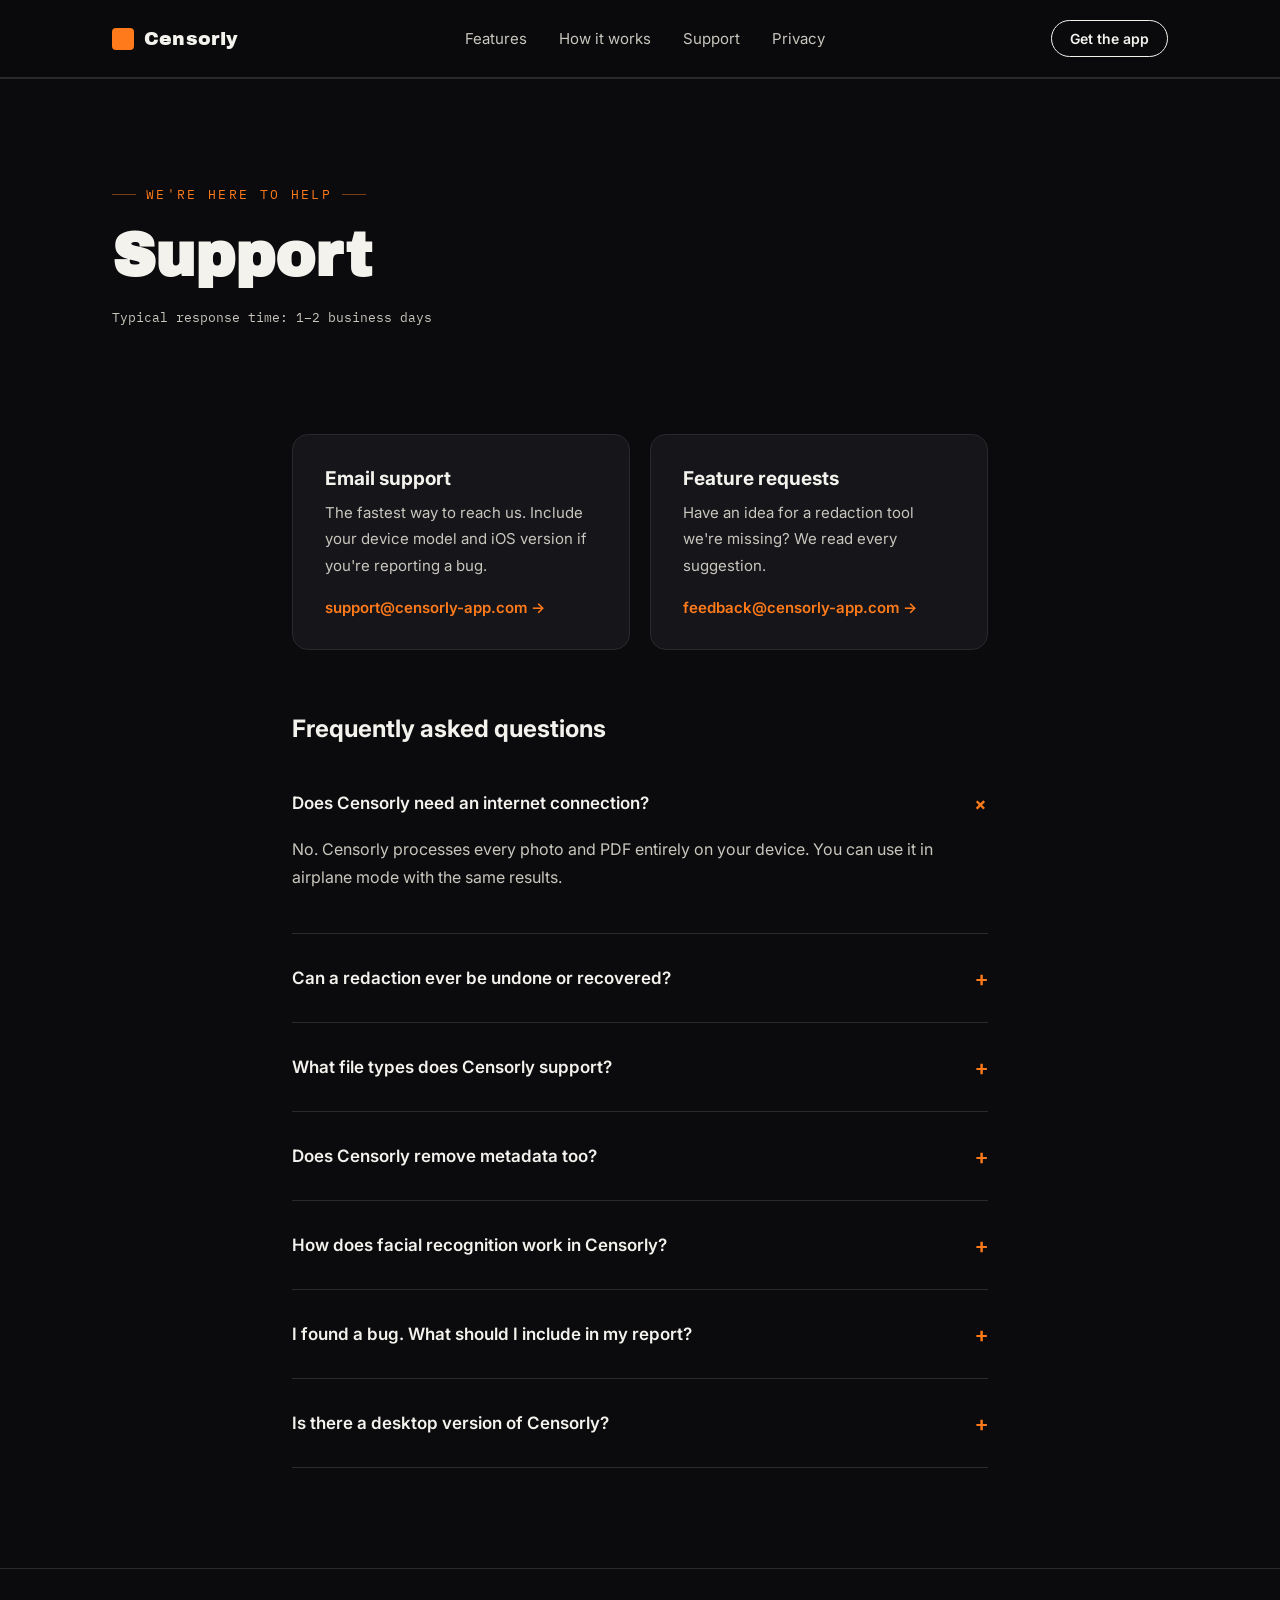
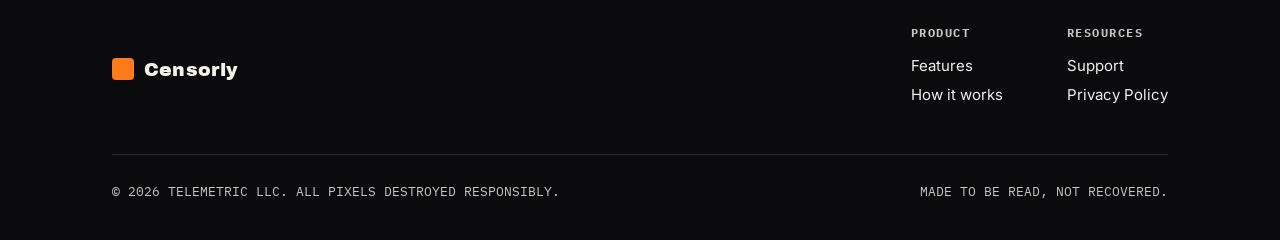
==== support.html @ 5e943779 "Add files via upload" ====
<!DOCTYPE html>
<html lang="en">
<head>
<meta charset="UTF-8" />
<meta name="viewport" content="width=device-width, initial-scale=1" />
<title>Support — Censorly</title>
<meta name="description" content="Get help with Censorly: frequently asked questions and ways to contact the team." />
<link rel="preconnect" href="https://fonts.googleapis.com">
<link href="https://fonts.googleapis.com/css2?family=Archivo+Black&family=IBM+Plex+Mono:wght@400;500&family=Inter:wght@400;500;600;700;800&display=swap" rel="stylesheet">
<link rel="stylesheet" href="assets/style.css">
</head>
<body>

  <nav class="nav">
    <div class="nav-inner">
      <a href="index.html" class="brand"><span class="mark"></span> Censorly</a>
      <div class="nav-links">
        <a href="index.html#features">Features</a>
        <a href="index.html#how-it-works">How it works</a>
        <a href="support.html">Support</a>
        <a href="privacy.html">Privacy</a>
      </div>
      <a href="index.html#get" class="nav-cta">Get the app</a>
    </div>
  </nav>

  <header class="doc-hero">
    <div class="wrap">
      <span class="eyebrow">We're here to help</span>
      <h1>Support</h1>
      <span class="updated">Typical response time: 1–2 business days</span>
    </div>
  </header>

  <div class="doc-body">
    <div class="wrap">

      <div class="support-grid">
        <div class="support-card">
          <h3>Email support</h3>
          <p>The fastest way to reach us. Include your device model and iOS version if you're reporting a bug.</p>
          <a class="link" href="mailto:support@censorly-app.com">support@censorly-app.com →</a>
        </div>
        <div class="support-card">
          <h3>Feature requests</h3>
          <p>Have an idea for a redaction tool we're missing? We read every suggestion.</p>
          <a class="link" href="mailto:feedback@censorly-app.com">feedback@censorly-app.com →</a>
        </div>
      </div>

      <h2 style="margin-top:64px;">Frequently asked questions</h2>

      <details class="faq-item" open>
        <summary>Does Censorly need an internet connection?</summary>
        <p>No. Censorly processes every photo and PDF entirely on your device. You can use it in airplane mode with the same results.</p>
      </details>

      <details class="faq-item">
        <summary>Can a redaction ever be undone or recovered?</summary>
        <p>No. Censorly overwrites the underlying pixels rather than placing a box on top of them. Once applied and saved, the original content is not recoverable from the exported file.</p>
      </details>

      <details class="faq-item">
        <summary>What file types does Censorly support?</summary>
        <p>Photos in JPG and PNG format — including screenshots and photos of physical documents — and PDF files such as bank statements, contracts, and tax forms.</p>
      </details>

      <details class="faq-item">
        <summary>Does Censorly remove metadata too?</summary>
        <p>Yes. Metadata embedded in images and PDFs — such as location, device information, and timestamps — is stripped automatically before you save your redacted file.</p>
      </details>

      <details class="faq-item">
        <summary>How does facial recognition work in Censorly?</summary>
        <p>Censorly scans your document on-device to locate faces, then lets you remove them permanently along with any other sensitive areas you select. No facial data is ever sent off your device.</p>
      </details>

      <details class="faq-item">
        <summary>I found a bug. What should I include in my report?</summary>
        <p>Email support@censorly-app.com with a short description of what happened, your device model, your iOS version, and a screenshot if possible. That's usually enough for us to reproduce most issues quickly.</p>
      </details>

      <details class="faq-item">
        <summary>Is there a desktop version of Censorly?</summary>
        <p>Yes — Censorly is also available as a Desktop App, so you can redact documents on your Mac or PC using the same on-device approach.</p>
      </details>

    </div>
  </div>

  <footer>
    <div class="wrap">
      <div class="footer-grid">
        <a href="index.html" class="brand"><span class="mark"></span> Censorly</a>
        <div class="footer-cols">
          <div class="footer-col">
            <h4>Product</h4>
            <a href="index.html#features">Features</a>
            <a href="index.html#how-it-works">How it works</a>
          </div>
          <div class="footer-col">
            <h4>Resources</h4>
            <a href="support.html">Support</a>
            <a href="privacy.html">Privacy Policy</a>
          </div>
        </div>
      </div>
      <div class="footer-bottom">
        <span>© 2026 TELEMETRIC LLC. ALL PIXELS DESTROYED RESPONSIBLY.</span>
        <span>MADE TO BE READ, NOT RECOVERED.</span>
      </div>
    </div>
  </footer>

</body>
</html>
---- assets/style.css ----
/* ===========================================================
   Censorly — shared stylesheet
   Palette: ink #0B0B0D, paper #F4F2ED, tape #FF7A1A, line #2A2A2E
   Display: Archivo Black / body: Inter / mono: IBM Plex Mono
=========================================================== */

:root {
  --ink: #0b0b0d;
  --ink-soft: #15151a;
  --paper: #f4f2ed;
  --paper-dim: #c9c6bd;
  --tape: #ff7a1a;
  --tape-dim: #7a3e15;
  --line: #2a2a2e;
  --line-light: #ddd9cf;
  --mono: "IBM Plex Mono", ui-monospace, monospace;
  --body: "Inter", -apple-system, "Segoe UI", sans-serif;
  --display: "Archivo Black", "Inter", sans-serif;
}

* { margin: 0; padding: 0; box-sizing: border-box; }

html { scroll-behavior: smooth; }

body {
  background: var(--ink);
  color: var(--paper);
  font-family: var(--body);
  -webkit-font-smoothing: antialiased;
  overflow-x: hidden;
}

@media (prefers-reduced-motion: reduce) {
  * { animation-duration: 0.01ms !important; animation-iteration-count: 1 !important; transition-duration: 0.01ms !important; }
}

a { color: inherit; text-decoration: none; }
a:focus-visible, button:focus-visible { outline: 2px solid var(--tape); outline-offset: 3px; }

/* ---------- Layout shells ---------- */
.wrap {
  max-width: 1120px;
  margin: 0 auto;
  padding: 0 32px;
}

/* ---------- Nav ---------- */
.nav {
  position: sticky;
  top: 0;
  z-index: 50;
  background: rgba(11, 11, 13, 0.86);
  backdrop-filter: blur(10px);
  border-bottom: 1px solid var(--line);
}

.nav-inner {
  max-width: 1120px;
  margin: 0 auto;
  padding: 20px 32px;
  display: flex;
  align-items: center;
  justify-content: space-between;
}

.brand {
  display: flex;
  align-items: center;
  gap: 10px;
  font-family: "Archivo Black", var(--display), sans-serif;
  font-weight: 400;
  font-size: 19px;
  letter-spacing: 0.01em;
}

.brand .mark {
  width: 22px;
  height: 22px;
  background: var(--tape);
  border-radius: 4px;
  display: inline-block;
}

.nav-links {
  display: flex;
  gap: 32px;
  font-size: 15px;
  color: var(--paper-dim);
}

.nav-links a:hover { color: var(--paper); }

.nav-cta {
  border: 1.5px solid var(--paper);
  padding: 9px 18px;
  border-radius: 999px;
  font-size: 14px;
  font-weight: 600;
}
.nav-cta:hover { background: var(--paper); color: var(--ink); }

@media (max-width: 700px) {
  .nav-links { display: none; }
}

/* ---------- Hero ---------- */
.hero {
  padding: 110px 0 90px;
  text-align: center;
  position: relative;
}

.eyebrow {
  font-family: var(--mono);
  font-size: 13px;
  letter-spacing: 0.18em;
  text-transform: uppercase;
  color: var(--tape);
  display: inline-flex;
  align-items: center;
  gap: 10px;
  margin-bottom: 28px;
}

.eyebrow::before, .eyebrow::after {
  content: "";
  width: 24px;
  height: 1px;
  background: var(--tape-dim);
}

.hero h1 {
  font-family: var(--display);
  font-size: clamp(40px, 8vw, 96px);
  line-height: 1.02;
  letter-spacing: -0.01em;
  margin: 0 auto 28px;
  max-width: 920px;
}

@media (max-width: 480px) {
  .hero h1 { font-size: 38px; }
}

.redact-line {
  display: inline-block;
  position: relative;
  white-space: nowrap;
  isolation: isolate;
}

.redact-bar {
  position: absolute;
  top: -4%;
  bottom: -4%;
  left: -3%;
  right: -3%;
  background: var(--ink-soft);
  border: 1px solid var(--line);
  transform-origin: left center;
  animation: lift 1.1s cubic-bezier(.65,0,.35,1) 0.5s forwards;
  z-index: 1;
}

.redact-bar::after {
  content: "REDACTED";
  position: absolute;
  inset: 0;
  display: flex;
  align-items: center;
  justify-content: center;
  font-family: var(--mono);
  font-size: 0.28em;
  letter-spacing: 0.15em;
  color: var(--tape-dim);
  opacity: 0.9;
  white-space: nowrap;
}

@keyframes lift {
  0%   { transform: scaleY(1); opacity: 1; }
  60%  { transform: scaleY(1); opacity: 1; }
  100% { transform: scaleY(0.02) translateY(40%); opacity: 0; }
}

.hero p.sub {
  font-size: clamp(17px, 2vw, 20px);
  color: var(--paper-dim);
  max-width: 560px;
  margin: 0 auto 44px;
  line-height: 1.55;
}

.hero-ctas {
  display: flex;
  gap: 16px;
  justify-content: center;
  flex-wrap: wrap;
}

.btn {
  display: inline-flex;
  align-items: center;
  gap: 10px;
  padding: 16px 28px;
  border-radius: 14px;
  font-weight: 700;
  font-size: 16px;
  cursor: pointer;
  border: none;
}

.btn-primary { background: var(--tape); color: var(--ink); }
.btn-primary:hover { background: #ff8c3a; }

.btn-ghost { background: transparent; color: var(--paper); border: 1.5px solid var(--line); }
.btn-ghost:hover { border-color: var(--paper); }

/* ---------- Section scaffolding ---------- */
section { padding: 100px 0; border-top: 1px solid var(--line); }

.section-head {
  display: flex;
  justify-content: space-between;
  align-items: flex-end;
  gap: 24px;
  margin-bottom: 56px;
  flex-wrap: wrap;
}

.section-tag {
  font-family: var(--mono);
  font-size: 12.5px;
  letter-spacing: 0.16em;
  text-transform: uppercase;
  color: var(--tape);
  margin-bottom: 14px;
  display: block;
}

.section-head h2 {
  font-family: var(--display);
  font-size: clamp(32px, 4.5vw, 52px);
  line-height: 1.05;
  max-width: 640px;
}

.section-head .desc {
  color: var(--paper-dim);
  max-width: 360px;
  font-size: 16px;
  line-height: 1.6;
}

/* ---------- Feature grid ---------- */
.feature-grid {
  display: grid;
  grid-template-columns: repeat(3, 1fr);
  gap: 1px;
  background: var(--line);
  border: 1px solid var(--line);
}

.feature {
  background: var(--ink);
  padding: 40px 34px 44px;
  position: relative;
  transition: background 0.25s ease;
}

.feature:hover { background: var(--ink-soft); }

.feature .tab {
  font-family: var(--mono);
  font-size: 11.5px;
  color: var(--tape-dim);
  letter-spacing: 0.1em;
  margin-bottom: 22px;
  display: block;
}

.feature .glyph {
  width: 46px;
  height: 46px;
  margin-bottom: 24px;
}

.feature h3 {
  font-size: 21px;
  font-weight: 700;
  margin-bottom: 12px;
  letter-spacing: -0.01em;
}

.feature p {
  color: var(--paper-dim);
  font-size: 15px;
  line-height: 1.6;
}

@media (max-width: 880px) {
  .feature-grid { grid-template-columns: repeat(2, 1fr); }
}
@media (max-width: 600px) {
  .feature-grid { grid-template-columns: 1fr; }
}

/* ---------- Comparison strip (Human Error Free) ---------- */
.compare {
  display: grid;
  grid-template-columns: 1fr 1fr;
  gap: 1px;
  background: var(--line);
  border: 1px solid var(--line);
  margin-top: 56px;
}

.compare > div { background: var(--ink); padding: 36px; }

.compare .label {
  font-family: var(--mono);
  font-size: 12px;
  letter-spacing: 0.12em;
  text-transform: uppercase;
  margin-bottom: 18px;
  display: inline-block;
}

.compare .bad .label { color: #ff5d5d; }
.compare .good .label { color: var(--tape); }

.compare ul { list-style: none; }
.compare li {
  font-size: 15px;
  color: var(--paper-dim);
  padding: 10px 0;
  border-top: 1px solid var(--line);
  display: flex;
  gap: 10px;
}
.compare li:first-of-type { border-top: none; }
.compare .bad li::before { content: "✕"; color: #ff5d5d; }
.compare .good li::before { content: "✓"; color: var(--tape); }

@media (max-width: 700px) {
  .compare { grid-template-columns: 1fr; }
}

/* ---------- Strip / marquee ---------- */
.marquee {
  border-top: 1px solid var(--line);
  border-bottom: 1px solid var(--line);
  padding: 22px 0;
  overflow: hidden;
  white-space: nowrap;
  background: var(--ink-soft);
}

.marquee-track {
  display: inline-flex;
  gap: 48px;
  animation: scroll 28s linear infinite;
  font-family: var(--mono);
  font-size: 14px;
  letter-spacing: 0.08em;
  text-transform: uppercase;
  color: var(--paper-dim);
}

.marquee-track span { color: var(--tape); }

@keyframes scroll {
  from { transform: translateX(0); }
  to   { transform: translateX(-50%); }
}

/* ---------- Steps (Choose Your Document) ---------- */
.steps {
  display: grid;
  grid-template-columns: repeat(2, 1fr);
  gap: 24px;
}

.step-card {
  border: 1px solid var(--line);
  border-radius: 18px;
  padding: 38px;
  background: var(--ink-soft);
}

.step-card .stamp {
  display: inline-block;
  font-family: var(--mono);
  font-size: 11.5px;
  letter-spacing: 0.1em;
  color: var(--ink);
  background: var(--tape);
  padding: 4px 10px;
  border-radius: 5px;
  margin-bottom: 22px;
}

.step-card h3 { font-size: 24px; margin-bottom: 10px; }
.step-card p { color: var(--paper-dim); font-size: 15px; line-height: 1.6; }

@media (max-width: 700px) {
  .steps { grid-template-columns: 1fr; }
}

/* ---------- CTA band ---------- */
.cta-band {
  text-align: center;
  padding: 110px 0;
  border-top: 1px solid var(--line);
}

.cta-band h2 {
  font-family: var(--display);
  font-size: clamp(34px, 5vw, 58px);
  margin-bottom: 22px;
  max-width: 760px;
  margin-inline: auto;
  line-height: 1.05;
}

.cta-band p { color: var(--paper-dim); margin-bottom: 40px; font-size: 17px; }

/* ---------- Footer ---------- */
footer {
  border-top: 1px solid var(--line);
  padding: 56px 0 40px;
}

.footer-grid {
  display: flex;
  justify-content: space-between;
  flex-wrap: wrap;
  gap: 32px;
  margin-bottom: 40px;
}

.footer-cols { display: flex; gap: 64px; flex-wrap: wrap; }

.footer-col h4 {
  font-family: var(--mono);
  font-size: 12px;
  letter-spacing: 0.12em;
  text-transform: uppercase;
  color: var(--paper-dim);
  margin-bottom: 16px;
}

.footer-col a {
  display: block;
  font-size: 15px;
  margin-bottom: 10px;
  color: var(--paper);
}
.footer-col a:hover { color: var(--tape); }

.footer-bottom {
  display: flex;
  justify-content: space-between;
  align-items: center;
  flex-wrap: wrap;
  gap: 16px;
  border-top: 1px solid var(--line);
  padding-top: 28px;
  font-size: 13px;
  color: var(--paper-dim);
  font-family: var(--mono);
}

@media (max-width: 700px) {
  .footer-grid, .footer-bottom { flex-direction: column; align-items: flex-start; }
}

/* ---------- Simple page (Privacy / Support) ---------- */
.doc-hero {
  padding: 100px 0 60px;
  border-top: 1px solid var(--line);
}

.doc-hero .eyebrow { margin-bottom: 22px; }

.doc-hero h1 {
  font-family: var(--display);
  font-size: clamp(36px, 6vw, 60px);
  line-height: 1.05;
  margin-bottom: 18px;
}

.doc-hero .updated {
  font-family: var(--mono);
  font-size: 13px;
  color: var(--paper-dim);
}

.doc-body {
  padding: 0 0 100px;
}

.doc-body .wrap {
  max-width: 760px;
}

.doc-body h2 {
  font-size: 24px;
  margin: 48px 0 16px;
  font-weight: 700;
}

.doc-body h2:first-child { margin-top: 0; }

.doc-body p, .doc-body li {
  color: var(--paper-dim);
  font-size: 16px;
  line-height: 1.75;
  margin-bottom: 16px;
}

.doc-body ul { padding-left: 22px; margin-bottom: 16px; }
.doc-body strong { color: var(--paper); }

.callout {
  border: 1px solid var(--tape-dim);
  background: rgba(255, 122, 26, 0.06);
  border-radius: 14px;
  padding: 24px 28px;
  margin: 32px 0;
}

.callout p { color: var(--paper); margin-bottom: 0; font-size: 15px; }

.doc-toc {
  display: flex;
  flex-wrap: wrap;
  gap: 10px;
  margin: 36px 0 0;
}

.doc-toc a {
  font-family: var(--mono);
  font-size: 13px;
  border: 1px solid var(--line);
  padding: 8px 14px;
  border-radius: 999px;
  color: var(--paper-dim);
}
.doc-toc a:hover { color: var(--paper); border-color: var(--paper-dim); }

/* Support page specifics */
.support-grid {
  display: grid;
  grid-template-columns: repeat(2, 1fr);
  gap: 20px;
  margin-top: 48px;
}

.support-card {
  border: 1px solid var(--line);
  border-radius: 16px;
  padding: 32px;
  background: var(--ink-soft);
}

.support-card h3 { font-size: 19px; margin-bottom: 10px; }
.support-card p { font-size: 15px; margin-bottom: 18px; }
.support-card a.link { color: var(--tape); font-weight: 600; font-size: 15px; }

@media (max-width: 700px) {
  .support-grid { grid-template-columns: 1fr; }
}

.faq-item {
  border-bottom: 1px solid var(--line);
  padding: 26px 0;
}
.faq-item summary {
  font-size: 17px;
  font-weight: 600;
  cursor: pointer;
  list-style: none;
  display: flex;
  justify-content: space-between;
  align-items: center;
}
.faq-item summary::-webkit-details-marker { display: none; }
.faq-item summary::after {
  content: "+";
  font-family: var(--mono);
  color: var(--tape);
  font-size: 22px;
  transition: transform 0.2s ease;
}
.faq-item[open] summary::after { transform: rotate(45deg); }
.faq-item p { margin-top: 14px; }
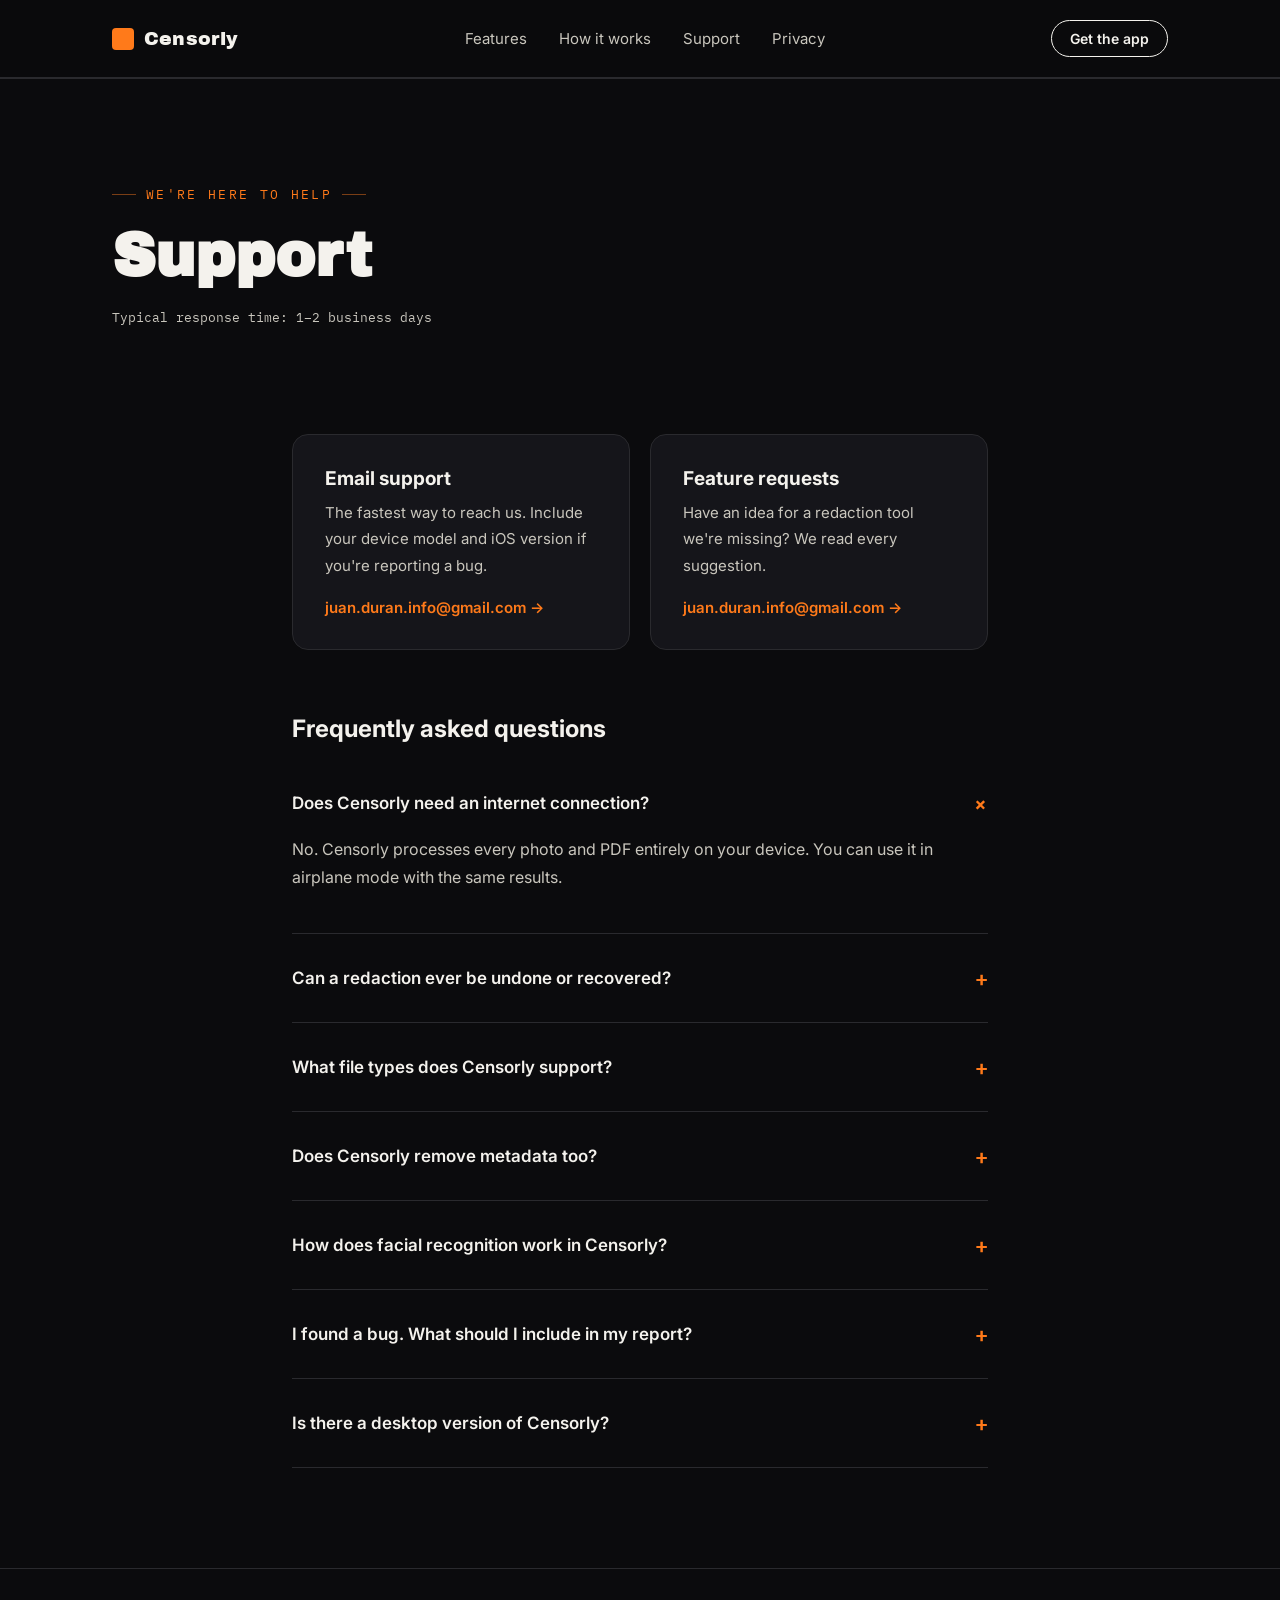
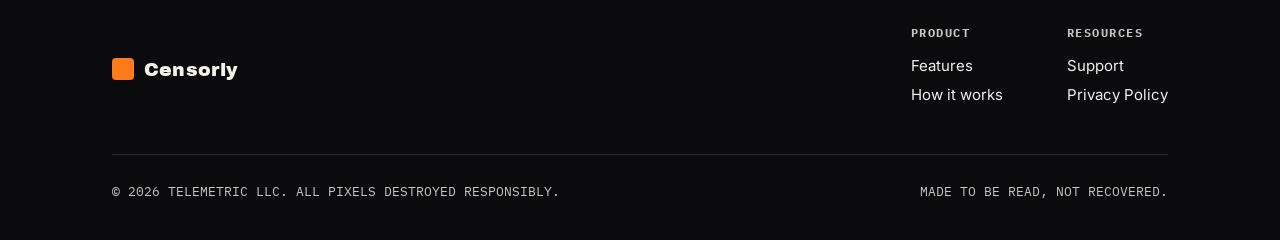
==== commit 7ec2f655: "Update support.html" ====
--- a/support.html
+++ b/support.html
@@ -39,12 +39,12 @@
         <div class="support-card">
           <h3>Email support</h3>
           <p>The fastest way to reach us. Include your device model and iOS version if you're reporting a bug.</p>
-          <a class="link" href="mailto:support@censorly-app.com">support@censorly-app.com →</a>
+          <a class="link" href="mailto:juan.duran.info@gmail.com">juan.duran.info@gmail.com →</a>
         </div>
         <div class="support-card">
           <h3>Feature requests</h3>
           <p>Have an idea for a redaction tool we're missing? We read every suggestion.</p>
-          <a class="link" href="mailto:feedback@censorly-app.com">feedback@censorly-app.com →</a>
+          <a class="link" href="mailto:juan.duran.info@gmail.com">juan.duran.info@gmail.com →</a>
         </div>
       </div>
 
